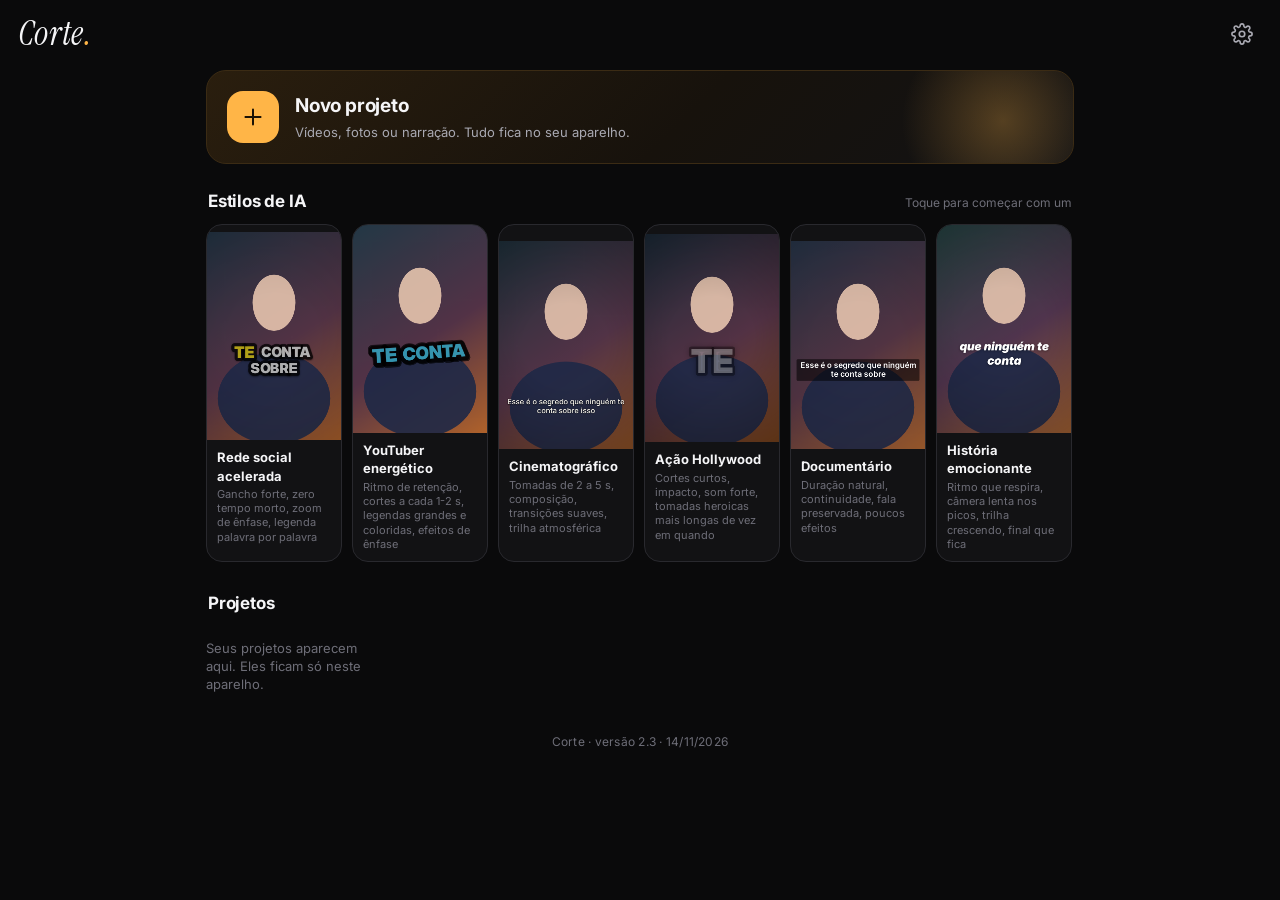
==== index.html @ ee18e5b5 "Versão 2.3: mais 12 estilos de texto em alta - Texto na tela: minimalista dinâmico, caixa do TikTok," ====
<!doctype html>
<html lang="pt-BR">
<head>
<meta charset="utf-8">
<meta name="viewport" content="width=device-width, initial-scale=1, viewport-fit=cover, interactive-widget=resizes-content">
<meta name="theme-color" content="#0A0A0B">
<meta name="apple-mobile-web-app-capable" content="yes">
<meta name="apple-mobile-web-app-status-bar-style" content="black-translucent">
<meta name="apple-mobile-web-app-title" content="Corte">
<meta name="corte-build" content="2.3">
<title>Corte — editor de vídeo com IA</title>
<link rel="manifest" href="manifest.webmanifest">
<link rel="apple-touch-icon" href="icons/icon-180.png">
<link rel="icon" href="icons/icon-192.png">
<link rel="preconnect" href="https://fonts.googleapis.com">
<link rel="preconnect" href="https://fonts.gstatic.com" crossorigin>
<link rel="stylesheet" href="https://fonts.googleapis.com/css2?family=Inter:wght@400;500;600;700;800;900&family=Instrument+Serif:ital@0;1&display=swap">
<link rel="stylesheet" href="css/app.css">
</head>
<body>
<input type="file" id="fileIn" accept="video/*,image/*,audio/*" multiple hidden>
<input type="file" id="musicIn" accept="audio/*,video/*" hidden>
<input type="file" id="refIn" accept="video/*" hidden>

<!-- ===================== INÍCIO ===================== -->
<section id="home" class="screen">
  <header class="home-top">
    <div class="brand">Corte<span>.</span></div>
    <button class="icon-btn" id="btnSettings" aria-label="Ajustes"></button>
  </header>
  <div class="home-body">
    <button class="new-card" id="btnNew">
      <span class="plus" aria-hidden="true"></span>
      <span class="nc-text"><b>Novo projeto</b><small>Vídeos, fotos ou narração. Tudo fica no seu aparelho.</small></span>
    </button>
    <div class="row-head"><h2>Estilos de IA</h2><span>Toque para começar com um</span></div>
    <div class="style-rail" id="styleRail"></div>
    <div class="row-head"><h2>Projetos</h2><span id="projCount"></span></div>
    <div class="proj-grid" id="projGrid"></div>
    <p class="app-version" id="appVersion"></p>
  </div>
</section>

<!-- ===================== EDITOR ===================== -->
<section id="editor" class="screen" hidden>
  <header class="ed-top">
    <button class="icon-btn" id="btnBack" aria-label="Voltar para o início"></button>
    <input class="proj-name" id="projName" aria-label="Nome do projeto">
    <button class="pill" id="btnFormat"><span id="fmtLabel">9:16 · Reels</span></button>
    <button class="btn-export" id="btnExport">Exportar</button>
  </header>

  <div class="stage" id="stage">
    <div class="player" id="player">
      <canvas id="preview"></canvas>
      <div class="safe" id="safeGuide" hidden></div>
      <div class="empty" id="emptyState">
        <p class="e-title">Pronto para editar</p>
        <p class="e-sub">Diga o que você quer na barra abaixo, ou escolha um estilo.</p>
        <div class="e-media" id="emptyMedia"></div>
      </div>
      <div class="busy" id="busy" hidden><div class="spinner"></div><ol id="stages"></ol></div>
    </div>
  </div>

  <div class="transport">
    <span class="tc" id="tc">00:00.0</span>
    <button class="icon-btn" id="btnUndo" aria-label="Desfazer"></button>
    <button class="play" id="btnPlay" aria-label="Tocar"></button>
    <button class="icon-btn" id="btnRedo" aria-label="Refazer"></button>
    <span class="tc dim" id="tcTotal">00:00.0</span>
  </div>

  <div class="timeline" id="timeline">
    <div class="playhead" aria-hidden="true"></div>
    <div class="tl-scroll" id="tlScroll"><div class="tl-inner" id="tlInner"></div></div>
    <div class="tl-zoom"><button id="zoomOut" aria-label="Diminuir linha do tempo">−</button><button id="zoomIn" aria-label="Aumentar linha do tempo">+</button></div>
  </div>

  <div class="ai-bar" id="aiBar">
    <button class="ai-mic" id="btnMic" aria-label="Falar o pedido"><span class="ring"></span></button>
    <input id="aiInput" placeholder="Peça para a IA editar…" autocomplete="off" enterkeyhint="send">
    <button class="ai-send" id="btnSend" aria-label="Enviar pedido"></button>
  </div>
  <div class="reply" id="reply" hidden></div>

  <nav class="toolbar" id="toolbar" aria-label="Ferramentas"></nav>
</section>

<!-- folhas -->
<div class="sheet" id="sheet" hidden><div class="sheet-body" role="dialog" aria-modal="true" aria-labelledby="sheetTitle"><div class="grab"></div><button class="sheet-x" id="sheetX" aria-label="Fechar"></button><div id="sheetContent"></div></div></div>
<div class="toast" id="toast" role="status" aria-live="polite"></div>

<script type="module" src="js/app.js?v=2.3"></script>
</body>
</html>
---- css/app.css ----
:root{
  --bg:#0A0A0B; --s1:#121214; --s2:#1A1A1D; --s3:#232327; --line:#29292E; --line2:#36363C;
  --ink:#F5F5F7; --ink2:#A9A9B2; --ink3:#6E6E78;
  --amber:#FFB547; --amberInk:#1B1204; --violet:#9B7BFF; --green:#4FD18B; --blue:#6FB1FF; --orange:#FF8A3D; --red:#FF5A4E;
  --r:12px; --ui:"Inter",system-ui,-apple-system,"Segoe UI",sans-serif; --serif:"Instrument Serif",Georgia,serif;
  --sat:env(safe-area-inset-top); --sab:env(safe-area-inset-bottom);
}
*{box-sizing:border-box;-webkit-tap-highlight-color:transparent}
html,body{margin:0;height:100%;background:var(--bg);color:var(--ink);font:15px/1.4 var(--ui);-webkit-font-smoothing:antialiased;-webkit-text-size-adjust:100%;overscroll-behavior:none}
button,input,textarea,select{font:inherit;color:inherit}
button{cursor:pointer;border:0;background:none;padding:0}
:focus-visible{outline:2px solid var(--amber);outline-offset:2px;border-radius:6px}
[hidden]{display:none!important}
svg{display:block}

/* ---------- comuns ---------- */
.icon-btn{width:40px;height:40px;display:grid;place-items:center;border-radius:12px;color:var(--ink2)}
.icon-btn:hover{background:var(--s2);color:var(--ink)}
.icon-btn:disabled{opacity:.3}
.btn{display:inline-flex;align-items:center;justify-content:center;gap:8px;min-height:44px;padding:0 18px;border-radius:12px;background:var(--s3);color:var(--ink);font-weight:600;border:1px solid var(--line2)}
.btn.primary{background:var(--amber);color:var(--amberInk);border-color:var(--amber)}
.btn.ghost{background:transparent}
.btn.wide{width:100%}
.btn.sm{min-height:34px;padding:0 12px;font-size:13px;border-radius:10px}
.btn:disabled{opacity:.4}
.chip{flex:none;display:inline-flex;align-items:center;gap:6px;border:1px solid var(--line2);background:var(--s2);color:var(--ink2);border-radius:999px;padding:7px 13px;font-size:13px;font-weight:600;white-space:nowrap}
.chip.on{background:var(--ink);color:var(--bg);border-color:var(--ink)}
.chips{display:flex;flex-wrap:wrap;gap:6px}
.chips.scroll{flex-wrap:nowrap;overflow-x:auto;scrollbar-width:none;padding-bottom:2px}
.chips.scroll::-webkit-scrollbar{display:none}
.muted{color:var(--ink3);font-size:13px}
.label{font-size:11px;letter-spacing:.08em;text-transform:uppercase;color:var(--ink3);font-weight:700;margin:16px 0 8px}

/* ---------- início ---------- */
.screen{min-height:100dvh}
.home-top{display:flex;justify-content:space-between;align-items:center;padding:calc(14px + var(--sat)) 18px 6px}
.brand{font:italic 34px/1 var(--serif);letter-spacing:.3px}
.brand span{color:var(--amber)}
.home-body{max-width:900px;margin:0 auto;padding:10px 16px calc(40px + var(--sab))}
.new-card{width:100%;display:flex;align-items:center;gap:16px;padding:20px;border-radius:20px;text-align:left;background:linear-gradient(135deg,#2A1E0E 0%,#17120C 55%,#121214 100%);border:1px solid #3B2B14;position:relative;overflow:hidden}
.new-card::after{content:"";position:absolute;right:-40px;top:-60px;width:220px;height:220px;border-radius:50%;background:radial-gradient(circle,rgba(255,181,71,.28),transparent 65%)}
.new-card .plus{width:52px;height:52px;border-radius:16px;background:var(--amber);display:grid;place-items:center;flex:none;color:var(--amberInk)}
.nc-text b{display:block;font-size:19px;font-weight:700;letter-spacing:-.2px}
.nc-text small{display:block;color:var(--ink2);margin-top:3px;font-size:13px}
.row-head{display:flex;align-items:baseline;justify-content:space-between;margin:26px 2px 10px}
.row-head h2{margin:0;font-size:17px;font-weight:700;letter-spacing:-.2px}
.row-head span{color:var(--ink3);font-size:12px}
.style-rail{display:flex;gap:10px;overflow-x:auto;scrollbar-width:none;padding-bottom:4px;scroll-snap-type:x mandatory}
.style-rail::-webkit-scrollbar{display:none}
.style-card{flex:none;width:136px;scroll-snap-align:start;border-radius:16px;overflow:hidden;background:var(--s1);border:1px solid var(--line);text-align:left}
.style-card canvas{display:block;width:100%;aspect-ratio:9/14}
.style-card .sc-t{padding:8px 10px 10px}
.style-card b{display:block;font-size:13px}
.style-card span{display:block;font-size:11px;color:var(--ink3);margin-top:2px;line-height:1.3}
.style-card.on{border-color:var(--amber);box-shadow:0 0 0 1px var(--amber)}
.proj-grid{display:grid;grid-template-columns:repeat(auto-fill,minmax(150px,1fr));gap:10px}
.proj{position:relative;border-radius:14px;overflow:hidden;background:var(--s1);border:1px solid var(--line);text-align:left}
.proj .th{aspect-ratio:4/3;background:#000 center/cover}
.proj .pt{padding:8px 10px}
.proj b{display:block;font-size:13px;white-space:nowrap;overflow:hidden;text-overflow:ellipsis}
.proj span{font-size:11px;color:var(--ink3)}
.proj .del{position:absolute;top:6px;right:6px;width:28px;height:28px;border-radius:8px;background:rgba(0,0,0,.6);color:#fff;display:grid;place-items:center}

/* ---------- editor ---------- */
#editor{height:100dvh;display:flex;flex-direction:column;overflow:hidden}
.ed-top{display:flex;align-items:center;gap:6px;padding:calc(6px + var(--sat)) 8px 6px;border-bottom:1px solid var(--line)}
.proj-name{flex:1;min-width:0;background:none;border:0;font-weight:600;font-size:15px;padding:6px 4px;color:var(--ink);text-overflow:ellipsis}
.proj-name:focus{background:var(--s2);border-radius:8px;outline:none}
.pill{border:1px solid var(--line2);background:var(--s2);border-radius:999px;padding:7px 12px;font-size:12px;font-weight:700;color:var(--ink2);white-space:nowrap}
.btn-export{background:var(--amber);color:var(--amberInk);font-weight:800;font-size:14px;border-radius:999px;padding:9px 16px}
.btn-export:disabled{opacity:.4}
.stage{flex:1;min-height:0;display:flex;align-items:center;justify-content:center;padding:10px;background:radial-gradient(ellipse at 50% 40%,#151518,#0A0A0B 70%)}
.player{position:relative;height:100%;max-width:100%;display:flex;align-items:center;justify-content:center}
.player canvas{display:block;max-height:100%;max-width:100%;border-radius:10px;background:#000;box-shadow:0 20px 60px rgba(0,0,0,.6)}
.safe{position:absolute;border:1.5px dashed rgba(255,181,71,.8);pointer-events:none;border-radius:4px}
.empty{position:absolute;inset:0;display:flex;flex-direction:column;align-items:center;justify-content:center;text-align:center;padding:20px;gap:6px}
.e-title{margin:0;font:italic 30px/1.1 var(--serif)}
.e-sub{margin:0;color:var(--ink2);font-size:14px;max-width:300px}
.e-media{display:flex;gap:6px;flex-wrap:wrap;justify-content:center;margin-top:14px;max-width:340px}
.e-media img{width:56px;height:56px;object-fit:cover;border-radius:10px;border:1px solid var(--line2)}
.e-media .add{width:56px;height:56px;border-radius:10px;border:1.5px dashed var(--line2);display:grid;place-items:center;color:var(--ink2)}
.busy{position:absolute;inset:0;background:rgba(10,10,11,.86);backdrop-filter:blur(6px);-webkit-backdrop-filter:blur(6px);display:flex;flex-direction:column;align-items:center;justify-content:center;gap:16px;border-radius:10px;padding:20px}
.spinner{width:34px;height:34px;border-radius:50%;border:3px solid var(--line2);border-top-color:var(--amber);animation:spin .8s linear infinite}
@keyframes spin{to{transform:rotate(360deg)}}
.busy ol{list-style:none;margin:0;padding:0;display:flex;flex-direction:column;gap:6px;max-width:320px;width:100%}
.busy li{font-size:13px;color:var(--ink3);display:flex;justify-content:space-between;gap:10px}
.busy li.run{color:var(--ink)}
.busy li.done{color:var(--green)}
.busy li.err{color:var(--red)}

.transport{display:flex;align-items:center;justify-content:center;gap:14px;padding:6px 12px}
.tc{font:600 12px/1 var(--ui);font-variant-numeric:tabular-nums;min-width:56px;text-align:center}
.tc.dim{color:var(--ink3)}
.play{width:46px;height:46px;border-radius:50%;background:var(--ink);color:var(--bg);display:grid;place-items:center}

.timeline{position:relative;height:150px;border-top:1px solid var(--line);border-bottom:1px solid var(--line);background:var(--s1);flex:none}
.playhead{position:absolute;left:50%;top:4px;bottom:4px;width:2px;margin-left:-1px;background:var(--ink);border-radius:2px;z-index:5;pointer-events:none;box-shadow:0 0 0 1px rgba(0,0,0,.4)}
.playhead::before{content:"";position:absolute;top:-4px;left:-4px;width:10px;height:10px;border-radius:50%;background:var(--ink)}
.tl-scroll{position:absolute;inset:0;overflow-x:auto;overflow-y:hidden;scrollbar-width:none;touch-action:pan-x}
.tl-scroll::-webkit-scrollbar{display:none}
.tl-inner{position:relative;height:100%}
.tl-ruler{position:absolute;top:0;height:18px;left:0;right:0}
.tl-ruler span{position:absolute;top:3px;font-size:9px;color:var(--ink3);transform:translateX(-50%)}
.tl-track{position:absolute;left:0;right:0}
.tl-clip{position:absolute;top:0;bottom:0;border-radius:7px;overflow:hidden;background:#000 left center/auto 100% repeat-x;border:1.5px solid rgba(255,255,255,.12);color:#fff;text-align:left}
.tl-clip.sel{border-color:var(--amber);box-shadow:0 0 0 1px var(--amber)}
.tl-clip .sp{position:absolute;left:4px;bottom:2px;font-size:9px;font-weight:800;text-shadow:0 1px 2px #000}
.tl-trans{position:absolute;top:50%;width:16px;height:16px;margin:-8px 0 0 -8px;border-radius:5px;background:var(--ink);color:var(--bg);display:grid;place-items:center;z-index:2;transform:rotate(45deg)}
.tl-trans i{transform:rotate(-45deg);font-style:normal;font-size:8px;font-weight:900}
.tl-cap{position:absolute;top:0;bottom:0;border-radius:5px;background:rgba(155,123,255,.25);border:1px solid rgba(155,123,255,.5);font-size:9px;color:#E6DEFF;padding:2px 4px;white-space:nowrap;overflow:hidden}
.tl-ov{position:absolute;top:0;bottom:0;border-radius:5px;background:rgba(255,181,71,.22);border:1px solid rgba(255,181,71,.55);font-size:9px;color:#FFE3B8;padding:2px 4px;white-space:nowrap;overflow:hidden}
.tl-mus{position:absolute;top:0;bottom:0;border-radius:5px;background:linear-gradient(90deg,rgba(79,209,139,.18),rgba(79,209,139,.32));border:1px solid rgba(79,209,139,.5);font-size:9px;color:#C9F5DC;padding:2px 6px;white-space:nowrap;overflow:hidden}
.tl-voice{position:absolute;top:0;bottom:0;border-radius:4px;background:rgba(111,177,255,.3)}
.tl-sfx{position:absolute;top:2px;width:8px;height:8px;margin-left:-4px;border-radius:2px;background:var(--orange);transform:rotate(45deg)}
.tl-beat{position:absolute;bottom:0;width:1px;height:5px;background:rgba(79,209,139,.7)}
.tl-zoom{position:absolute;right:6px;top:2px;display:flex;gap:4px;z-index:6}
.tl-zoom button{width:24px;height:20px;border-radius:6px;background:var(--s3);color:var(--ink2);font-weight:800;font-size:13px;line-height:1}

.ai-bar{display:flex;align-items:center;gap:8px;margin:8px 10px 0;padding:5px 5px 5px 5px;border-radius:999px;background:var(--s2);border:1px solid var(--line2)}
.ai-bar:focus-within{border-color:var(--amber)}
.ai-bar input{flex:1;min-width:0;background:none;border:0;outline:none;font-size:16px;padding:8px 4px}
.ai-mic,.ai-send{width:38px;height:38px;border-radius:50%;display:grid;place-items:center;flex:none;position:relative}
.ai-mic{background:var(--s3);color:var(--ink)}
.ai-mic.on{background:var(--amber);color:var(--amberInk)}
.ai-mic .ring{position:absolute;inset:-4px;border-radius:50%;border:2px solid var(--amber);opacity:0}
.ai-mic.on .ring{animation:ring 1.3s ease-out infinite}
@keyframes ring{0%{opacity:.9;transform:scale(.9)}100%{opacity:0;transform:scale(1.35)}}
.ai-send{background:var(--amber);color:var(--amberInk)}
.reply{margin:6px 10px 0;padding:10px 12px;border-radius:14px;background:var(--s2);border:1px solid var(--line);font-size:13px;max-height:30vh;overflow:auto}
.reply .r-row{display:flex;gap:6px;color:var(--ink2);margin:2px 0}
.reply .ok::before{content:"✓";color:var(--green);font-weight:800}
.reply .warn{color:#F6CF85}.reply .warn::before{content:"!";color:var(--amber);font-weight:900;width:8px}
.reply .q{color:var(--blue)}
.reply .sugg{display:flex;flex-wrap:wrap;gap:6px;margin-top:6px}
.reply .x{float:right;color:var(--ink3);font-size:18px;line-height:1;padding:0 2px}

.toolbar{display:flex;gap:2px;overflow-x:auto;scrollbar-width:none;padding:6px 6px calc(6px + var(--sab));flex:none}
.toolbar::-webkit-scrollbar{display:none}
.tool{flex:none;min-width:62px;display:flex;flex-direction:column;align-items:center;gap:4px;padding:6px 4px;border-radius:12px;color:var(--ink2);font-size:11px;font-weight:600}
.tool:hover,.tool:active{background:var(--s2);color:var(--ink)}
.tool.accent{color:var(--amber)}
.tool.danger{color:var(--red)}
.tool:disabled{opacity:.35}

/* ---------- folhas ---------- */
.sheet{position:fixed;inset:0;z-index:50;background:rgba(0,0,0,.55);display:flex;align-items:flex-end;justify-content:center;animation:fade .18s}
@keyframes fade{from{opacity:0}}
.sheet-body{position:relative;width:100%;max-width:720px;max-height:86dvh;overflow:auto;background:var(--s1);border:1px solid var(--line);border-bottom:0;border-radius:22px 22px 0 0;padding:10px 16px calc(24px + var(--sab));animation:up .22s cubic-bezier(.2,.8,.2,1)}
@keyframes up{from{transform:translateY(40px);opacity:.6}}
.grab{width:38px;height:4px;border-radius:2px;background:var(--line2);margin:0 auto 10px}
.sheet-x{position:absolute;right:10px;top:10px;width:36px;height:36px;border-radius:10px;display:grid;place-items:center;color:var(--ink2)}
.sheet h3{margin:6px 0 2px;font-size:20px;font-weight:700;letter-spacing:-.3px}
.sheet .sub{margin:0 0 12px;color:var(--ink3);font-size:13px}
@media (min-width:1000px){
  .sheet{align-items:stretch;justify-content:flex-end;background:rgba(0,0,0,.35)}
  .sheet-body{max-width:420px;max-height:none;height:100%;border-radius:0;border-left:1px solid var(--line);animation:side .22s}
  @keyframes side{from{transform:translateX(30px);opacity:.6}}
  .grab{display:none}
}
.gal{display:grid;grid-template-columns:repeat(auto-fill,minmax(140px,1fr));gap:10px}
.gal button{border-radius:14px;overflow:hidden;background:var(--s2);border:1px solid var(--line);text-align:left}
.gal button.on{border-color:var(--amber);box-shadow:0 0 0 1px var(--amber)}
.gal canvas{display:block;width:100%;aspect-ratio:3/4;background:#222}
.gal .gl{padding:8px 10px}
.gal b{display:block;font-size:13px}
.gal span{display:block;font-size:11px;color:var(--ink3);line-height:1.3;margin-top:2px}
.slider{display:grid;grid-template-columns:96px 1fr 44px;gap:10px;align-items:center;margin:8px 0;font-size:13px;color:var(--ink2)}
.slider input{width:100%;accent-color:var(--amber)}
.slider output{text-align:right;font-variant-numeric:tabular-nums;color:var(--ink)}
.switch{display:flex;align-items:center;justify-content:space-between;padding:12px 0;border-bottom:1px solid var(--line);font-size:14px}
.switch input{appearance:none;width:44px;height:26px;border-radius:13px;background:var(--line2);position:relative;cursor:pointer;transition:background .2s;flex:none}
.switch input::after{content:"";position:absolute;top:3px;left:3px;width:20px;height:20px;border-radius:50%;background:#fff;transition:transform .2s}
.switch input:checked{background:var(--amber)}
.switch input:checked::after{transform:translateX(18px)}
.field{display:flex;flex-direction:column;gap:6px;margin:12px 0}
.field label{font-size:13px;color:var(--ink2)}
.field input[type=text],.field textarea,.field select{background:var(--s2);border:1px solid var(--line2);border-radius:12px;padding:12px;color:var(--ink);font-size:16px}
.field textarea{min-height:110px;resize:vertical}
.list{list-style:none;margin:0;padding:0;display:flex;flex-direction:column;gap:8px}
.list li{display:flex;align-items:center;gap:10px;padding:10px;border-radius:12px;background:var(--s2);border:1px solid var(--line)}
.list li img,.list li .ph{width:52px;height:52px;object-fit:cover;border-radius:8px;background:#000;flex:none}
.list .grow{flex:1;min-width:0}
.list .grow b{display:block;font-size:14px;white-space:nowrap;overflow:hidden;text-overflow:ellipsis}
.list .grow span{font-size:12px;color:var(--ink3)}
.list li.cur{border-color:var(--amber)}
.log{display:flex;flex-direction:column;gap:10px;margin:8px 0 14px}
.bubble{max-width:88%;padding:10px 12px;border-radius:16px;font-size:14px}
.bubble.me{align-self:flex-end;background:var(--amber);color:var(--amberInk);border-bottom-right-radius:4px;font-weight:600}
.bubble.ai{align-self:flex-start;background:var(--s2);border:1px solid var(--line);border-bottom-left-radius:4px;color:var(--ink2)}
.bubble.ai div{margin:2px 0}
.qc-score{display:flex;align-items:baseline;gap:8px}
.qc-score b{font:italic 52px/1 var(--serif);color:var(--amber)}
.bars{display:grid;grid-template-columns:90px 1fr 30px;gap:6px 10px;align-items:center;font-size:13px;margin:12px 0}
.bars i{display:block;height:6px;border-radius:3px;background:var(--line)}
.bars i u{display:block;height:100%;border-radius:3px;background:var(--green)}
.bars i u.mid{background:var(--amber)}.bars i u.low{background:var(--red)}
.issues li{margin:0 0 8px;color:var(--ink2);font-size:14px}
.issues em{display:block;color:var(--ink3);font-style:normal;font-size:12px}
.progress{height:8px;border-radius:4px;background:var(--line);overflow:hidden;margin:14px 0 8px}
.progress i{display:block;height:100%;width:0;background:var(--amber);transition:width .25s}
.cap-words{display:flex;flex-wrap:wrap;gap:4px;padding:8px 0;border-bottom:1px solid var(--line)}
.cap-words .t{width:100%;font-size:11px;color:var(--ink3)}
.cap-words input{background:var(--s2);border:1px solid var(--line);border-radius:6px;padding:4px 6px;font-size:14px;min-width:28px}
.swatches{display:flex;gap:8px;flex-wrap:wrap}
.swatches button{width:32px;height:32px;border-radius:50%;border:2px solid var(--line2)}
.swatches button.on{border-color:var(--ink);box-shadow:0 0 0 2px var(--bg) inset}

.toast{position:fixed;left:50%;bottom:calc(120px + var(--sab));transform:translateX(-50%) translateY(14px);opacity:0;background:var(--ink);color:var(--bg);padding:10px 16px;border-radius:12px;font-weight:600;font-size:14px;transition:all .22s;z-index:70;max-width:90vw;text-align:center;pointer-events:none}
.toast.show{opacity:1;transform:translateX(-50%) translateY(0)}

@media (min-width:1000px){
  #editor{display:grid;grid-template-columns:1fr;grid-template-rows:auto 1fr auto auto auto auto auto}
  .timeline{height:170px}
}
@media (prefers-reduced-motion:reduce){*{animation:none!important;transition:none!important}}
select{appearance:none;-webkit-appearance:none;background:var(--s2) url("data:image/svg+xml,%3Csvg xmlns='http://www.w3.org/2000/svg' width='12' height='8'%3E%3Cpath d='M1 1l5 5 5-5' stroke='%23999' stroke-width='1.6' fill='none'/%3E%3C/svg%3E") no-repeat right 12px center;border:1px solid var(--line2);border-radius:12px;padding:10px 32px 10px 12px;color:var(--ink);font-size:15px}
select option{background:#1a1a1d;color:#fff}
.app-version{margin:28px 0 8px;text-align:center;font-size:12px;color:var(--ink3,#6b6b70);letter-spacing:.02em}
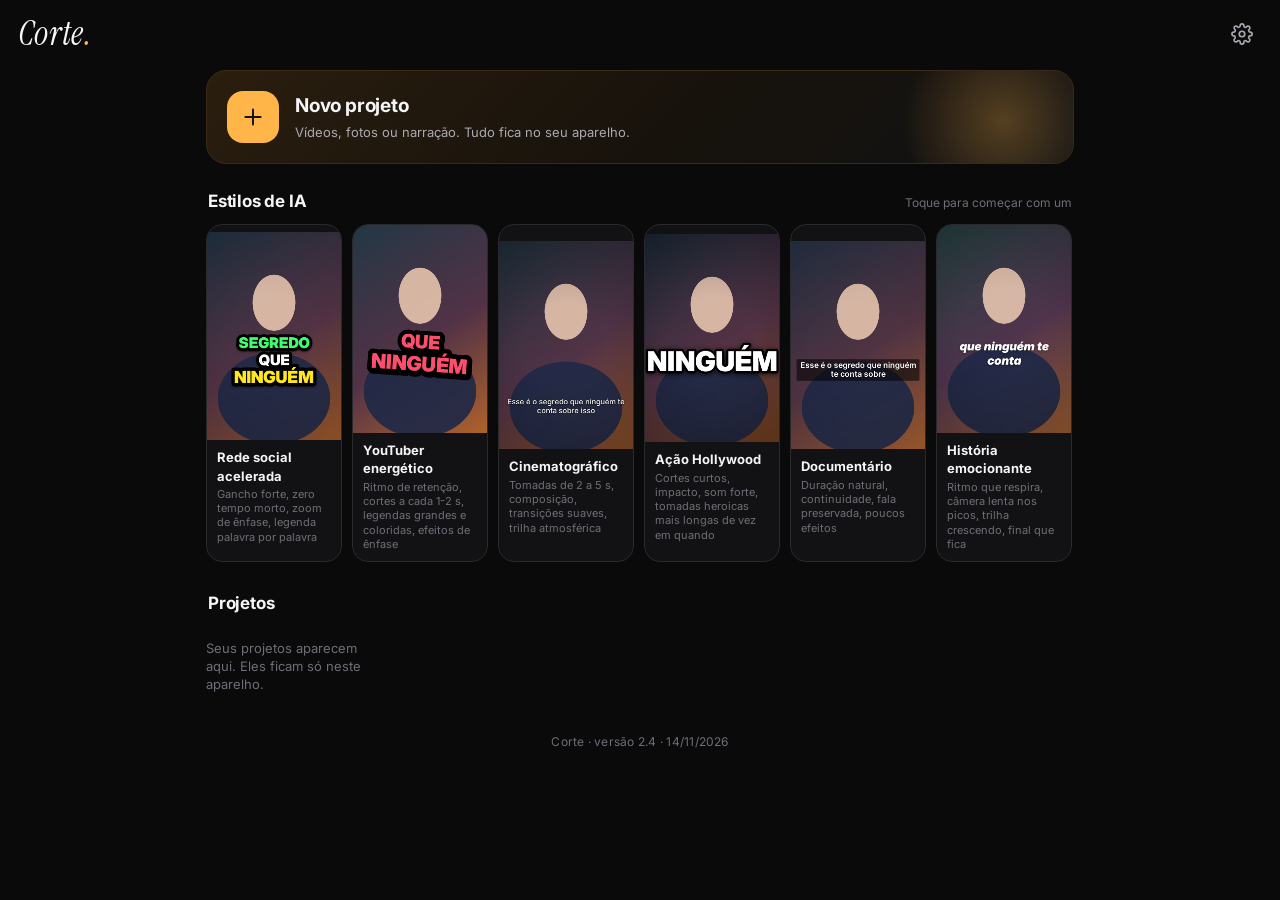
==== commit a1cf316a: "Versão 2.4: fim dos travamentos principais Auditoria com vídeo de 7 minutos (tarefas longas na tela " ====
--- a/index.html
+++ b/index.html
@@ -7,7 +7,7 @@
 <meta name="apple-mobile-web-app-capable" content="yes">
 <meta name="apple-mobile-web-app-status-bar-style" content="black-translucent">
 <meta name="apple-mobile-web-app-title" content="Corte">
-<meta name="corte-build" content="2.3">
+<meta name="corte-build" content="2.4">
 <title>Corte — editor de vídeo com IA</title>
 <link rel="manifest" href="manifest.webmanifest">
 <link rel="apple-touch-icon" href="icons/icon-180.png">
@@ -53,6 +53,7 @@
   <div class="stage" id="stage">
     <div class="player" id="player">
       <canvas id="preview"></canvas>
+      <canvas id="overlay" aria-hidden="true"></canvas>
       <div class="safe" id="safeGuide" hidden></div>
       <div class="empty" id="emptyState">
         <p class="e-title">Pronto para editar</p>
@@ -91,6 +92,6 @@
 <div class="sheet" id="sheet" hidden><div class="sheet-body" role="dialog" aria-modal="true" aria-labelledby="sheetTitle"><div class="grab"></div><button class="sheet-x" id="sheetX" aria-label="Fechar"></button><div id="sheetContent"></div></div></div>
 <div class="toast" id="toast" role="status" aria-live="polite"></div>
 
-<script type="module" src="js/app.js?v=2.3"></script>
+<script type="module" src="js/app.js?v=2.4"></script>
 </body>
 </html>
--- a/css/app.css
+++ b/css/app.css
@@ -216,3 +216,4 @@
 select{appearance:none;-webkit-appearance:none;background:var(--s2) url("data:image/svg+xml,%3Csvg xmlns='http://www.w3.org/2000/svg' width='12' height='8'%3E%3Cpath d='M1 1l5 5 5-5' stroke='%23999' stroke-width='1.6' fill='none'/%3E%3C/svg%3E") no-repeat right 12px center;border:1px solid var(--line2);border-radius:12px;padding:10px 32px 10px 12px;color:var(--ink);font-size:15px}
 select option{background:#1a1a1d;color:#fff}
 .app-version{margin:28px 0 8px;text-align:center;font-size:12px;color:var(--ink3,#6b6b70);letter-spacing:.02em}
+#overlay{position:absolute;pointer-events:none;box-shadow:none!important;background:transparent!important}
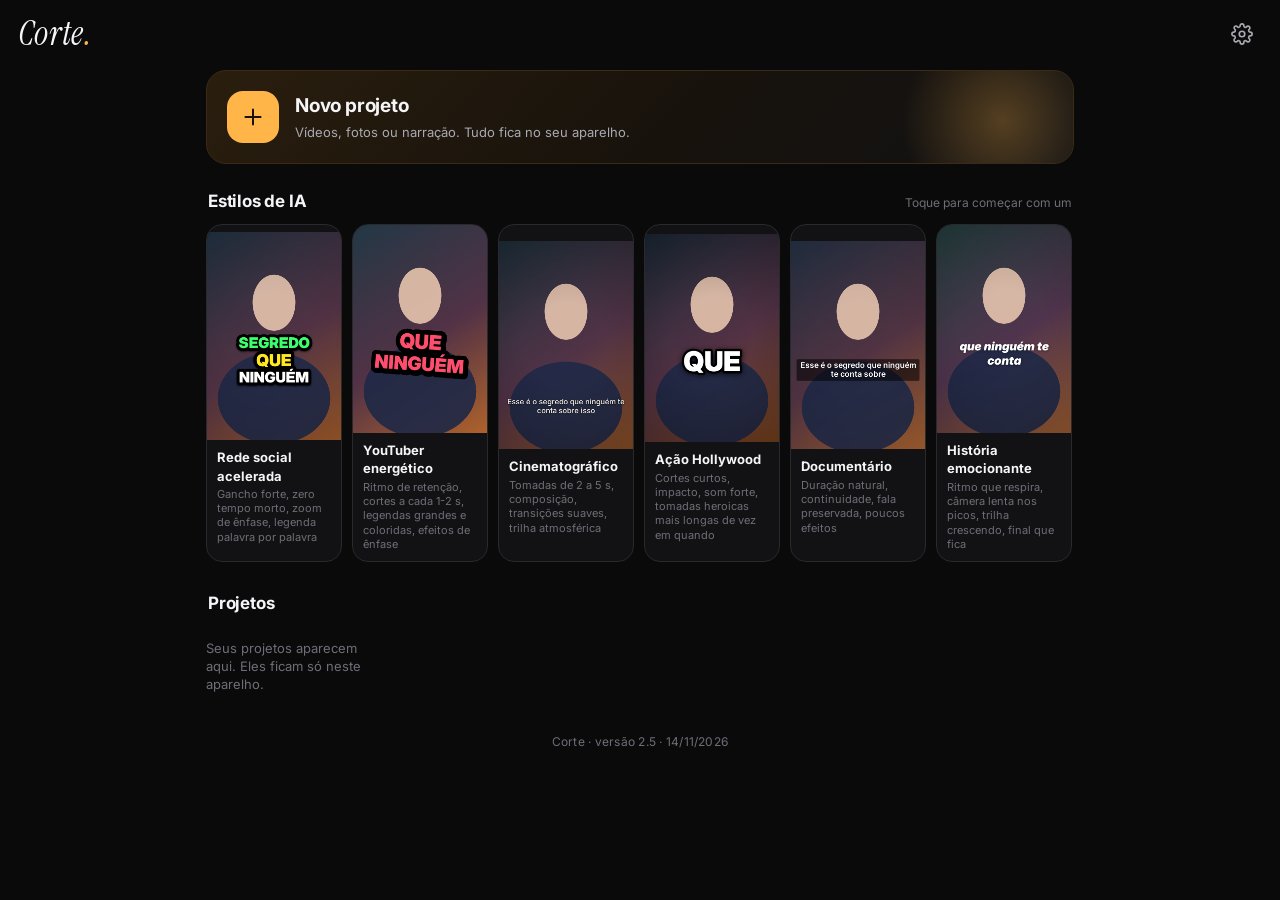
==== commit 6a1e4e5a: "Versão 2.5: motor de ações combináveis (em andamento) - Registro de ações (actions.js): cada operaçã" ====
--- a/index.html
+++ b/index.html
@@ -7,7 +7,7 @@
 <meta name="apple-mobile-web-app-capable" content="yes">
 <meta name="apple-mobile-web-app-status-bar-style" content="black-translucent">
 <meta name="apple-mobile-web-app-title" content="Corte">
-<meta name="corte-build" content="2.4">
+<meta name="corte-build" content="2.5">
 <title>Corte — editor de vídeo com IA</title>
 <link rel="manifest" href="manifest.webmanifest">
 <link rel="apple-touch-icon" href="icons/icon-180.png">
@@ -92,6 +92,6 @@
 <div class="sheet" id="sheet" hidden><div class="sheet-body" role="dialog" aria-modal="true" aria-labelledby="sheetTitle"><div class="grab"></div><button class="sheet-x" id="sheetX" aria-label="Fechar"></button><div id="sheetContent"></div></div></div>
 <div class="toast" id="toast" role="status" aria-live="polite"></div>
 
-<script type="module" src="js/app.js?v=2.4"></script>
+<script type="module" src="js/app.js?v=2.5"></script>
 </body>
 </html>
--- a/css/app.css
+++ b/css/app.css
@@ -217,3 +217,6 @@
 select option{background:#1a1a1d;color:#fff}
 .app-version{margin:28px 0 8px;text-align:center;font-size:12px;color:var(--ink3,#6b6b70);letter-spacing:.02em}
 #overlay{position:absolute;pointer-events:none;box-shadow:none!important;background:transparent!important}
+.r-answer{white-space:pre-wrap;font-size:14px;line-height:1.45;margin-top:4px}
+.kv{display:flex;justify-content:space-between;gap:12px;padding:7px 0;border-bottom:1px solid var(--line,#222);font-size:14px}.kv b{text-align:right;font-weight:600}
+.list .row{display:flex;align-items:center;gap:8px}.list .row.on b{color:var(--amber)}.row-main{flex:1;text-align:left;background:none;border:0;color:inherit;font:inherit;padding:6px 0;cursor:pointer}
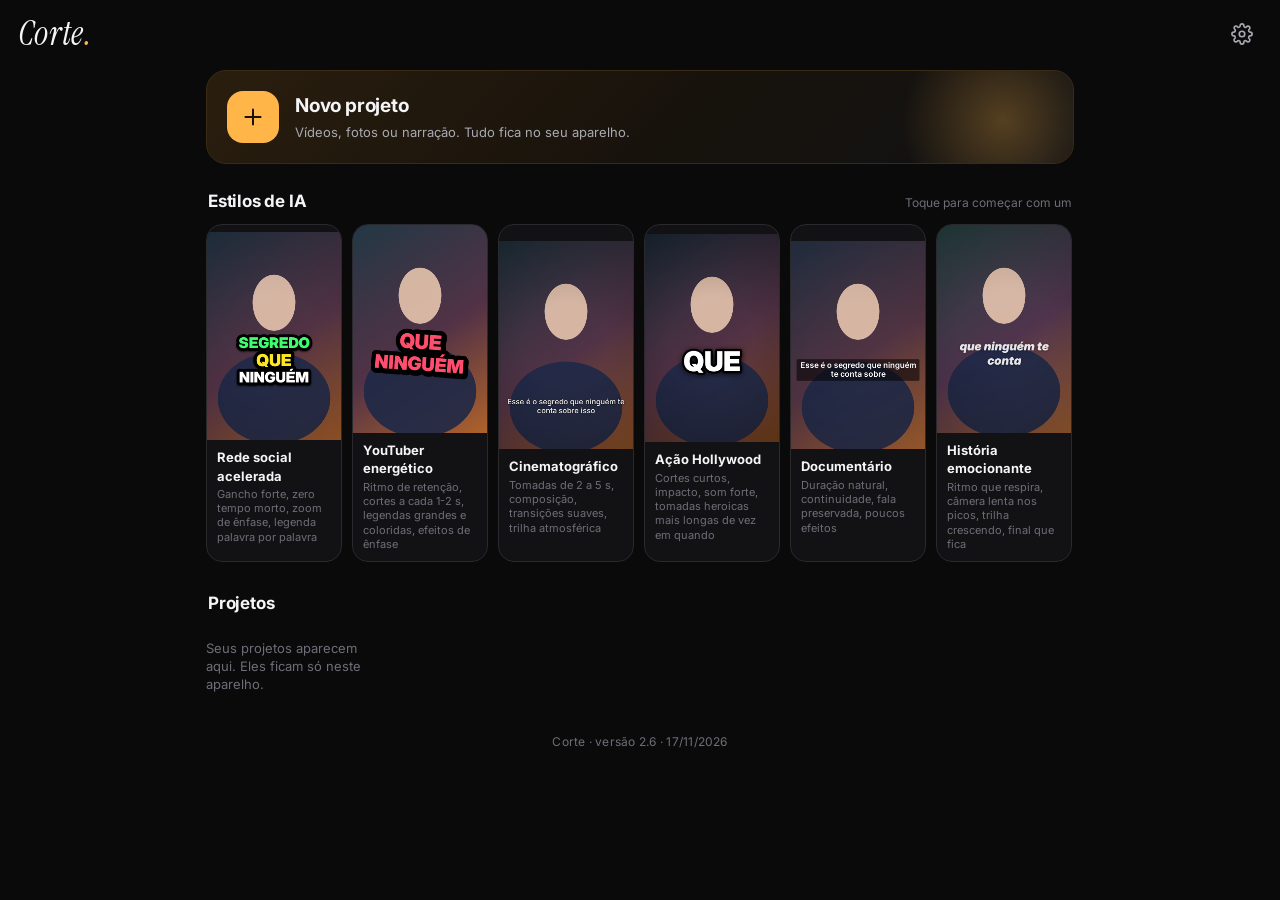
==== commit f6e381c8: "Versão 2.6: microfone que não corta, vídeos entram mais rápido - Microfone novo: painel com tempo, t" ====
--- a/index.html
+++ b/index.html
@@ -7,7 +7,7 @@
 <meta name="apple-mobile-web-app-capable" content="yes">
 <meta name="apple-mobile-web-app-status-bar-style" content="black-translucent">
 <meta name="apple-mobile-web-app-title" content="Corte">
-<meta name="corte-build" content="2.5">
+<meta name="corte-build" content="2.6">
 <title>Corte — editor de vídeo com IA</title>
 <link rel="manifest" href="manifest.webmanifest">
 <link rel="apple-touch-icon" href="icons/icon-180.png">
@@ -92,6 +92,6 @@
 <div class="sheet" id="sheet" hidden><div class="sheet-body" role="dialog" aria-modal="true" aria-labelledby="sheetTitle"><div class="grab"></div><button class="sheet-x" id="sheetX" aria-label="Fechar"></button><div id="sheetContent"></div></div></div>
 <div class="toast" id="toast" role="status" aria-live="polite"></div>
 
-<script type="module" src="js/app.js?v=2.5"></script>
+<script type="module" src="js/app.js?v=2.6"></script>
 </body>
 </html>
--- a/css/app.css
+++ b/css/app.css
@@ -220,3 +220,25 @@
 .r-answer{white-space:pre-wrap;font-size:14px;line-height:1.45;margin-top:4px}
 .kv{display:flex;justify-content:space-between;gap:12px;padding:7px 0;border-bottom:1px solid var(--line,#222);font-size:14px}.kv b{text-align:right;font-weight:600}
 .list .row{display:flex;align-items:center;gap:8px}.list .row.on b{color:var(--amber)}.row-main{flex:1;text-align:left;background:none;border:0;color:inherit;font:inherit;padding:6px 0;cursor:pointer}
+
+/* ---------- microfone (painel de fala) ---------- */
+.voice{position:fixed;left:0;right:0;bottom:0;z-index:60;padding:14px 16px calc(14px + var(--sab));background:var(--s1);border-top:1px solid var(--line2);border-radius:20px 20px 0 0;box-shadow:0 -12px 40px rgba(0,0,0,.55);animation:vup .18s ease-out}
+@keyframes vup{from{transform:translateY(30px);opacity:0}to{transform:none;opacity:1}}
+@media (min-width:700px){.voice{left:50%;right:auto;width:560px;margin-left:-280px;bottom:18px;border-radius:20px;border:1px solid var(--line2)}}
+.v-head{display:flex;align-items:center;gap:8px;font-weight:600;font-size:14px;color:var(--ink2)}
+.v-dot{width:10px;height:10px;border-radius:50%;background:var(--red);animation:vpulse 1.2s ease-in-out infinite}
+.voice.working .v-dot{background:var(--amber)}
+@keyframes vpulse{0%,100%{opacity:1;transform:scale(1)}50%{opacity:.35;transform:scale(.8)}}
+.v-time{margin-left:auto;font-variant-numeric:tabular-nums;color:var(--ink3)}
+.v-text{margin:10px 0 8px;min-height:64px;max-height:32vh;overflow:auto;font-size:19px;line-height:1.35;color:var(--ink)}
+.v-mid{color:var(--ink2)}
+.v-hint{color:var(--ink3);font-size:15px}
+.v-wave{display:none;width:100%;height:40px;margin-bottom:6px}
+.voice.rec .v-wave{display:block}
+.voice.working .v-wave{opacity:.25}
+.v-btns{display:flex;justify-content:space-between;align-items:flex-start;gap:10px;margin-top:4px}
+.v-btn{flex:1;display:flex;flex-direction:column;align-items:center;gap:6px;font-size:12px;font-weight:600;color:var(--ink2)}
+.v-ico{width:56px;height:56px;border-radius:50%;display:grid;place-items:center;background:var(--s3);color:var(--ink)}
+.v-stop .v-ico .sq{display:block;width:18px;height:18px;border-radius:4px;background:var(--ink)}
+.v-send .v-ico{background:var(--amber);color:var(--amberInk);width:64px;height:64px;margin:-4px 0}
+.voice.working .v-btn{opacity:.4;pointer-events:none}
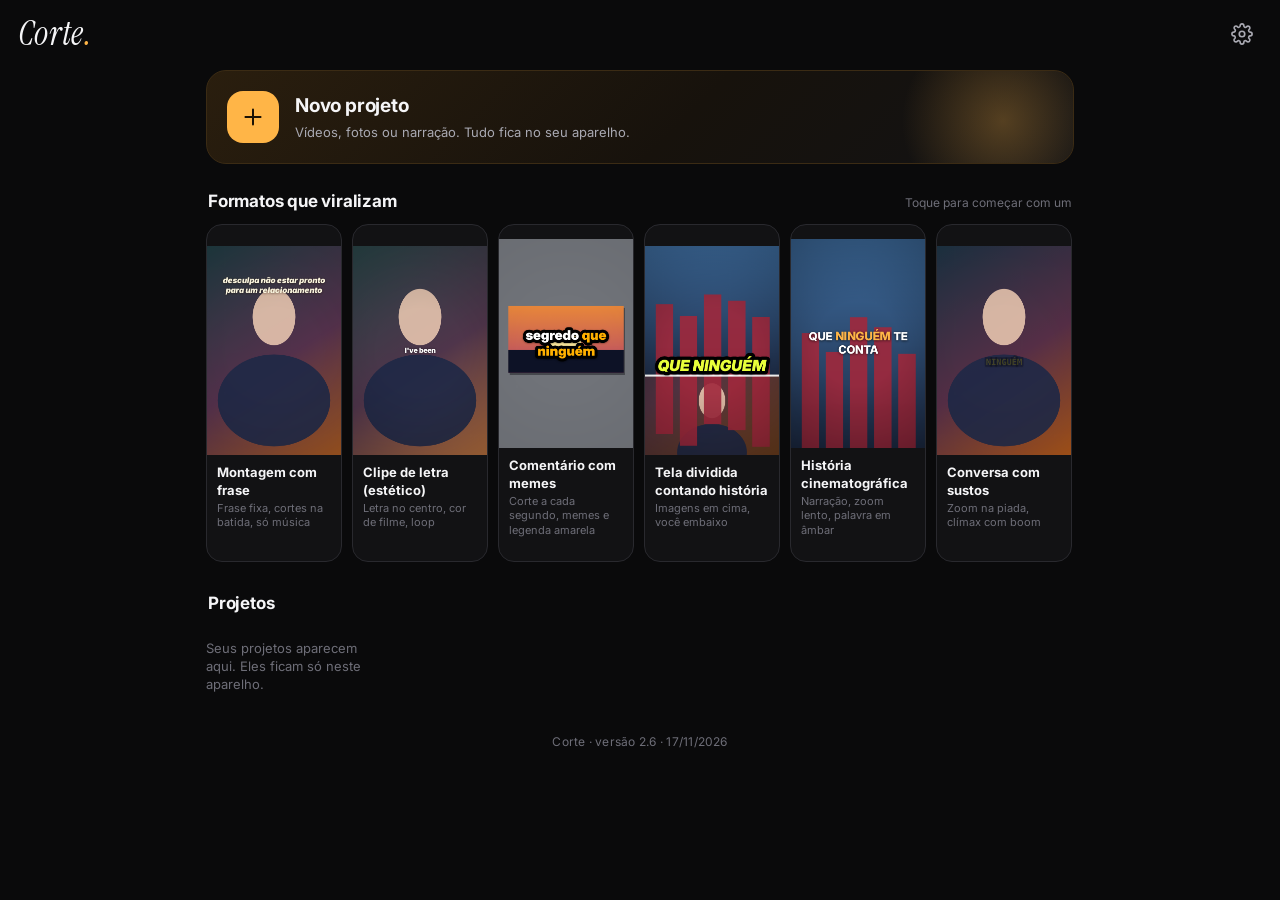
==== commit f20ce49f: "Formatos virais (em andamento): 8 formatos, tela dividida, card, legenda automática Co-Authored-By: " ====
--- a/index.html
+++ b/index.html
@@ -33,7 +33,7 @@
       <span class="plus" aria-hidden="true"></span>
       <span class="nc-text"><b>Novo projeto</b><small>Vídeos, fotos ou narração. Tudo fica no seu aparelho.</small></span>
     </button>
-    <div class="row-head"><h2>Estilos de IA</h2><span>Toque para começar com um</span></div>
+    <div class="row-head"><h2>Formatos que viralizam</h2><span>Toque para começar com um</span></div>
     <div class="style-rail" id="styleRail"></div>
     <div class="row-head"><h2>Projetos</h2><span id="projCount"></span></div>
     <div class="proj-grid" id="projGrid"></div>
@@ -60,6 +60,7 @@
         <p class="e-sub">Diga o que você quer na barra abaixo, ou escolha um estilo.</p>
         <div class="e-media" id="emptyMedia"></div>
       </div>
+      <div class="tr-pill" id="trPill" hidden></div>
       <div class="busy" id="busy" hidden><div class="spinner"></div><ol id="stages"></ol></div>
     </div>
   </div>
--- a/css/app.css
+++ b/css/app.css
@@ -242,3 +242,6 @@
 .v-stop .v-ico .sq{display:block;width:18px;height:18px;border-radius:4px;background:var(--ink)}
 .v-send .v-ico{background:var(--amber);color:var(--amberInk);width:64px;height:64px;margin:-4px 0}
 .voice.working .v-btn{opacity:.4;pointer-events:none}
+
+/* legenda automática trabalhando */
+.tr-pill{position:absolute;left:50%;top:10px;transform:translateX(-50%);z-index:8;background:rgba(10,10,12,.78);color:var(--ink);border:1px solid var(--line2);border-radius:999px;padding:6px 12px;font-size:12px;font-weight:600;white-space:nowrap;max-width:92%;overflow:hidden;text-overflow:ellipsis;pointer-events:none;backdrop-filter:blur(6px)}
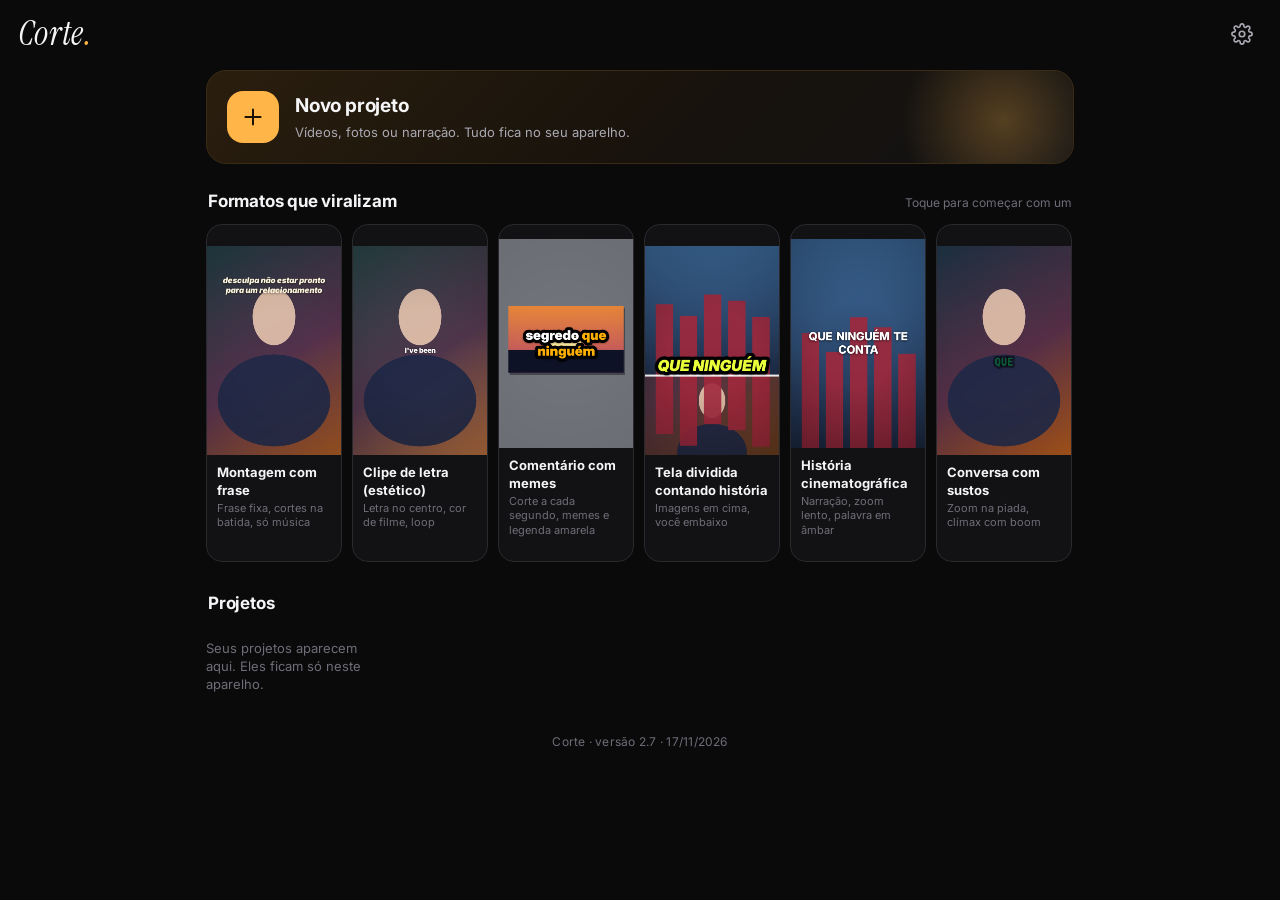
==== commit 4f2769e4: "Versão 2.7: formatos que viralizam e legenda automática Pesquisa assistindo vídeos que bombaram em n" ====
--- a/index.html
+++ b/index.html
@@ -7,7 +7,7 @@
 <meta name="apple-mobile-web-app-capable" content="yes">
 <meta name="apple-mobile-web-app-status-bar-style" content="black-translucent">
 <meta name="apple-mobile-web-app-title" content="Corte">
-<meta name="corte-build" content="2.6">
+<meta name="corte-build" content="2.7">
 <title>Corte — editor de vídeo com IA</title>
 <link rel="manifest" href="manifest.webmanifest">
 <link rel="apple-touch-icon" href="icons/icon-180.png">
@@ -93,6 +93,6 @@
 <div class="sheet" id="sheet" hidden><div class="sheet-body" role="dialog" aria-modal="true" aria-labelledby="sheetTitle"><div class="grab"></div><button class="sheet-x" id="sheetX" aria-label="Fechar"></button><div id="sheetContent"></div></div></div>
 <div class="toast" id="toast" role="status" aria-live="polite"></div>
 
-<script type="module" src="js/app.js?v=2.6"></script>
+<script type="module" src="js/app.js?v=2.7"></script>
 </body>
 </html>
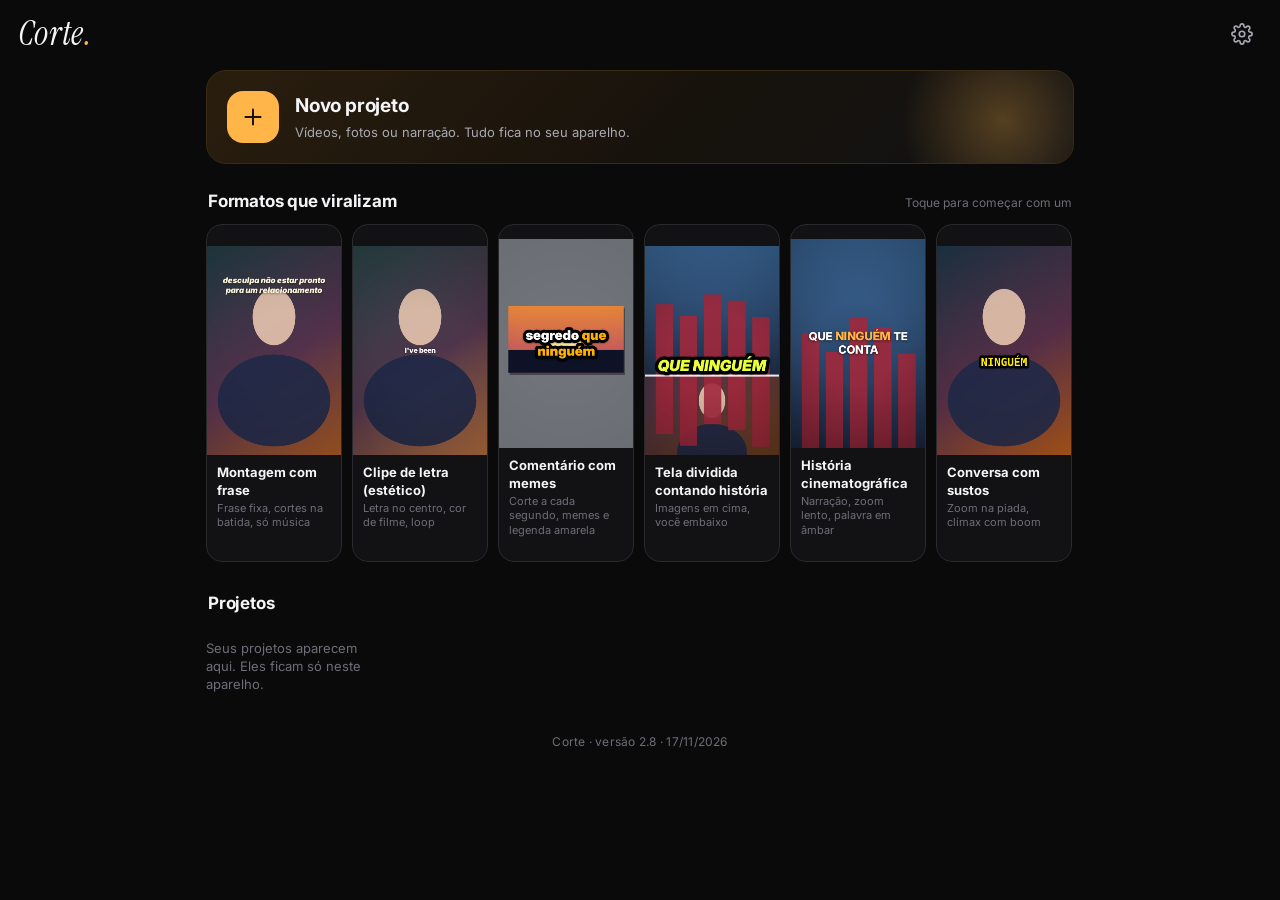
==== commit 27ab504f: "Versão 2.8: iPhone mais seguro e relatório de erros - Transcrição no iPhone: modelo pequeno e sem pl" ====
--- a/index.html
+++ b/index.html
@@ -7,7 +7,7 @@
 <meta name="apple-mobile-web-app-capable" content="yes">
 <meta name="apple-mobile-web-app-status-bar-style" content="black-translucent">
 <meta name="apple-mobile-web-app-title" content="Corte">
-<meta name="corte-build" content="2.7">
+<meta name="corte-build" content="2.8">
 <title>Corte — editor de vídeo com IA</title>
 <link rel="manifest" href="manifest.webmanifest">
 <link rel="apple-touch-icon" href="icons/icon-180.png">
@@ -93,6 +93,6 @@
 <div class="sheet" id="sheet" hidden><div class="sheet-body" role="dialog" aria-modal="true" aria-labelledby="sheetTitle"><div class="grab"></div><button class="sheet-x" id="sheetX" aria-label="Fechar"></button><div id="sheetContent"></div></div></div>
 <div class="toast" id="toast" role="status" aria-live="polite"></div>
 
-<script type="module" src="js/app.js?v=2.7"></script>
+<script type="module" src="js/app.js?v=2.8"></script>
 </body>
 </html>
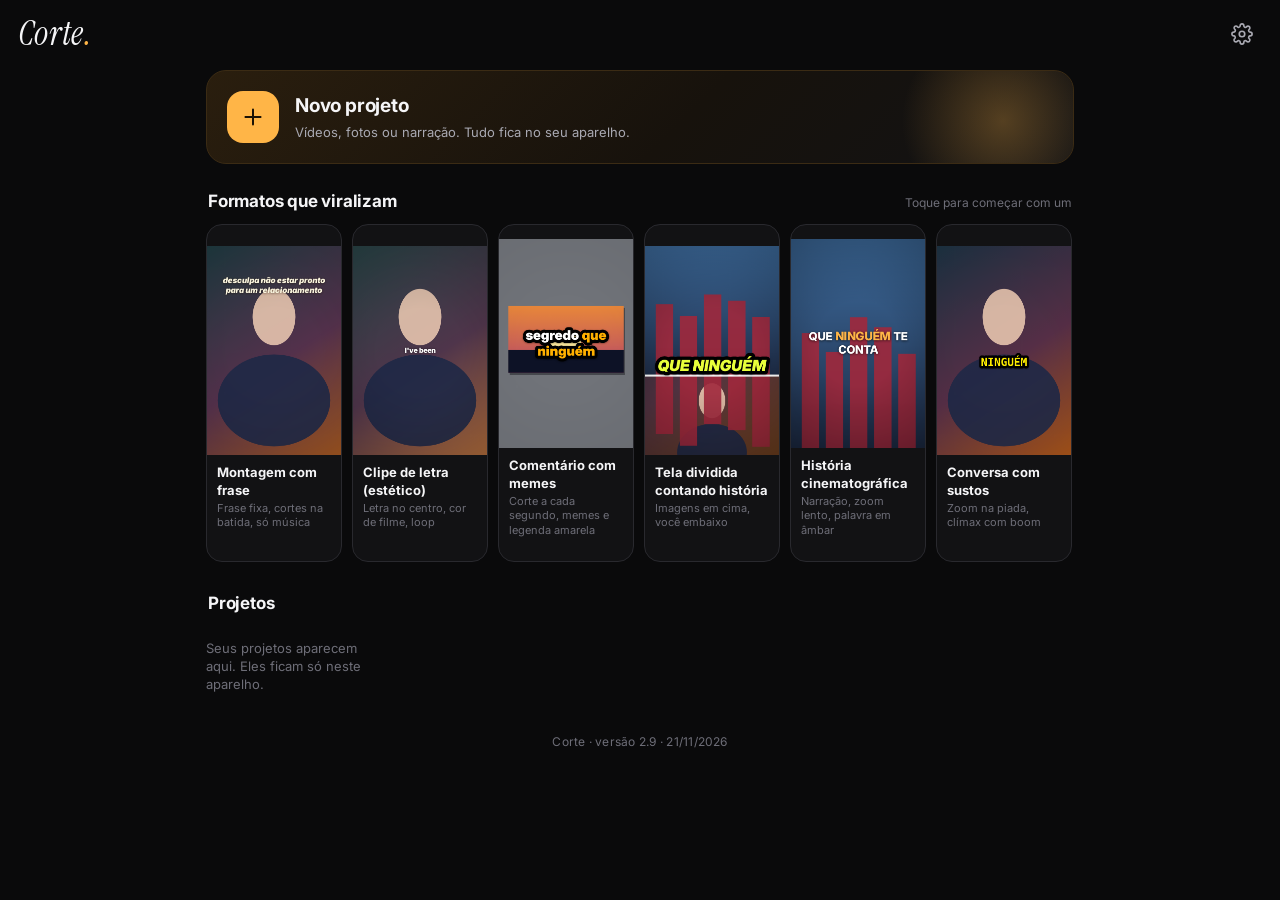
==== commit e6023802: "Versão 2.9: tendências de 21/11 (retrospectiva, cartão SD, confete, transições) - Formatos: Retrospe" ====
--- a/index.html
+++ b/index.html
@@ -7,7 +7,7 @@
 <meta name="apple-mobile-web-app-capable" content="yes">
 <meta name="apple-mobile-web-app-status-bar-style" content="black-translucent">
 <meta name="apple-mobile-web-app-title" content="Corte">
-<meta name="corte-build" content="2.8">
+<meta name="corte-build" content="2.9">
 <title>Corte — editor de vídeo com IA</title>
 <link rel="manifest" href="manifest.webmanifest">
 <link rel="apple-touch-icon" href="icons/icon-180.png">
@@ -93,6 +93,6 @@
 <div class="sheet" id="sheet" hidden><div class="sheet-body" role="dialog" aria-modal="true" aria-labelledby="sheetTitle"><div class="grab"></div><button class="sheet-x" id="sheetX" aria-label="Fechar"></button><div id="sheetContent"></div></div></div>
 <div class="toast" id="toast" role="status" aria-live="polite"></div>
 
-<script type="module" src="js/app.js?v=2.8"></script>
+<script type="module" src="js/app.js?v=2.9"></script>
 </body>
 </html>
